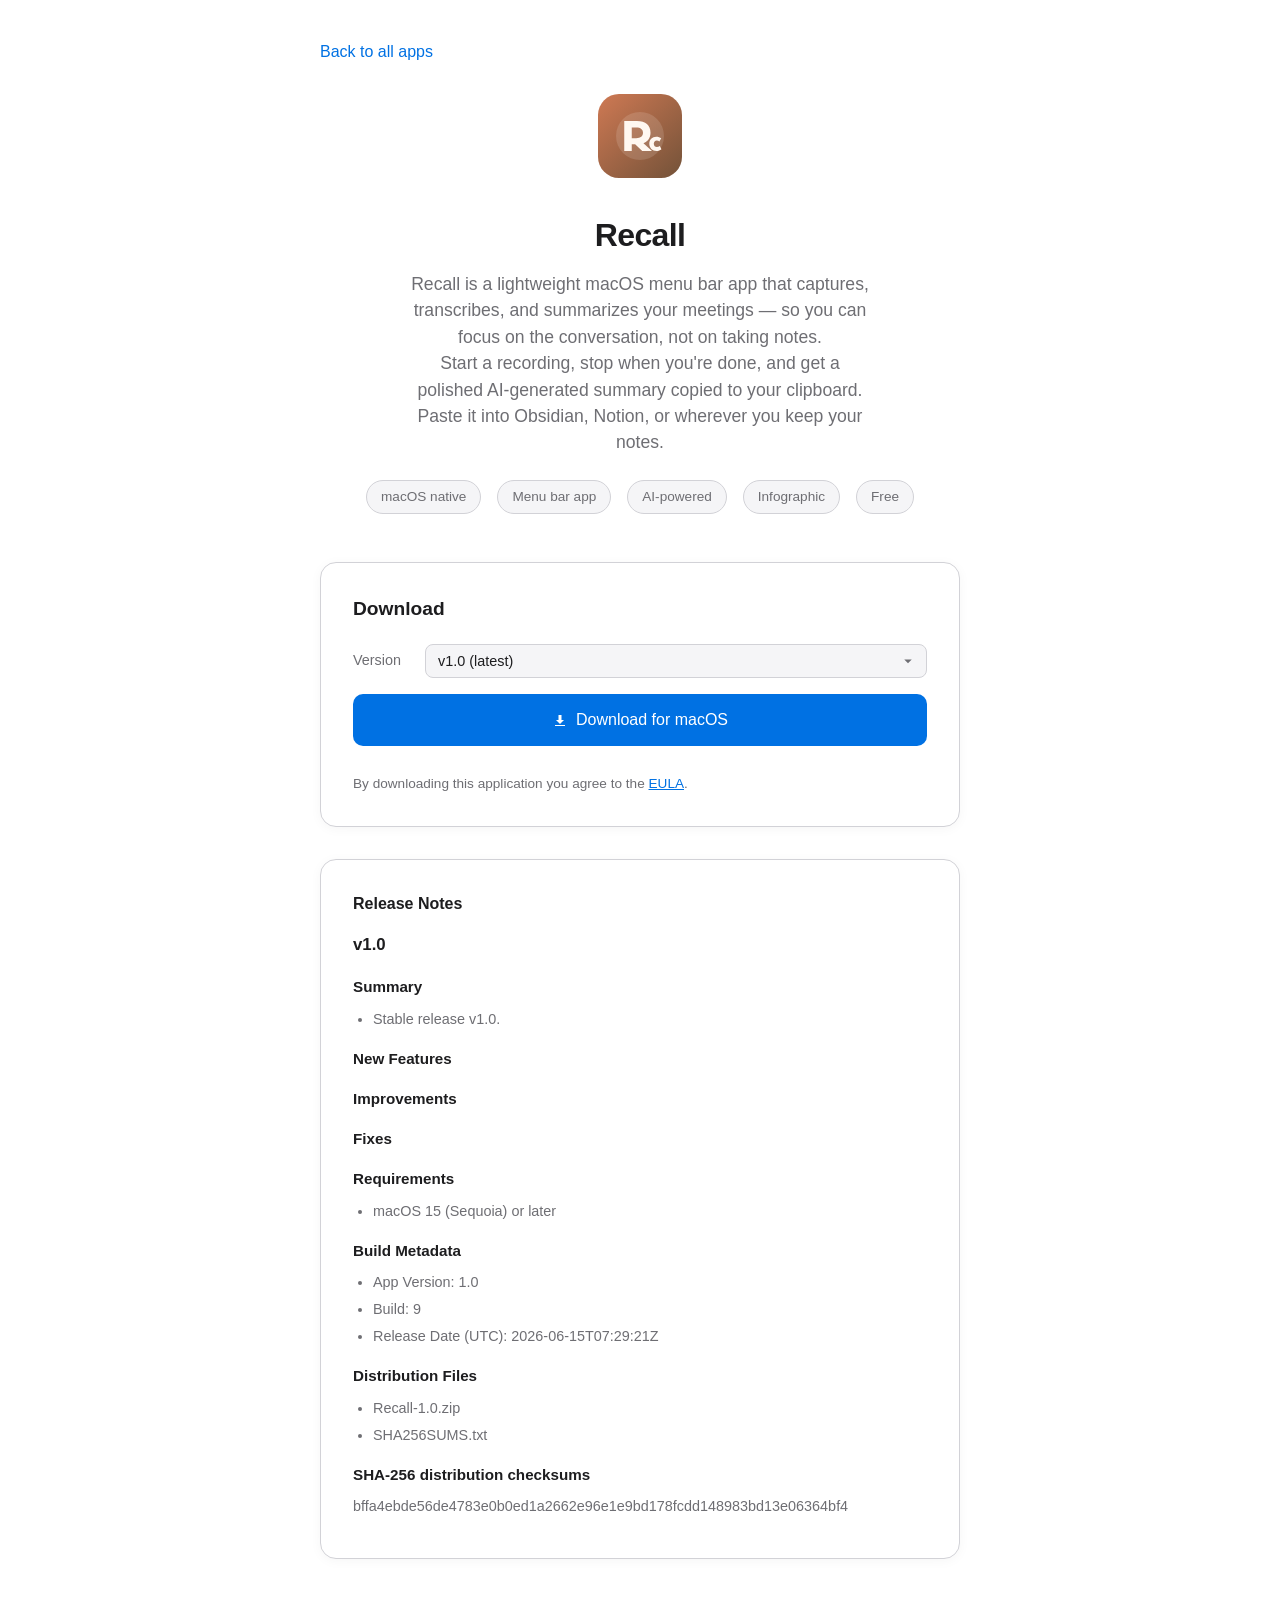
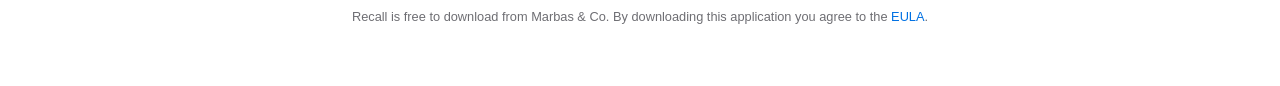
==== docs/applications/recall/index.html @ 8b118d53 "EULA and improvements" ====
<!DOCTYPE html>
<html lang="en">
<head>
    <meta charset="UTF-8">
    <meta name="viewport" content="width=device-width, initial-scale=1.0">
    <title>Recall — Native macOS app</title>
    <link rel="stylesheet" href="../../src/download-page.css">
</head>
<body>
    <div class="container">
        <nav class="page-nav" aria-label="Breadcrumb">
            <a href="../../">Back to all apps</a>
        </nav>

        <header>
            <img src="../../src/recall-temp-icon.svg" alt="Recall app icon" class="app-icon">
            <h1>Recall</h1>
            <p class="tagline">Recall is a lightweight macOS menu bar app that captures, transcribes, and summarizes your meetings — so you can focus on the conversation, not on taking notes.</p>
            <p class="tagline">Start a recording, stop when you're done, and get a polished AI-generated summary copied to your clipboard. Paste it into Obsidian, Notion, or wherever you keep your notes.</p>
            <div class="features">
                <span class="feature-badge">macOS native</span>
                <span class="feature-badge">Menu bar app</span>
                <span class="feature-badge">AI-powered</span>
                <span class="feature-badge">Infographic</span>
                <span class="feature-badge">Free</span>
            </div>
        </header>

        <div class="download-card">
            <h2>Download</h2>
            <div id="download-content">
                <div class="loading">Loading releases...</div>
            </div>
            <p style="margin-top: 16px; font-size: 0.85rem; color: var(--text-secondary);">By downloading this application you agree to the <a href="../../eula.html" style="color: var(--accent);">EULA</a>.</p>
        </div>

        <div class="release-notes" id="release-notes" style="display: none;">
            <h3>Release Notes</h3>
            <div class="release-notes-body" id="release-notes-body"></div>
        </div>

        <footer>
            <p>Recall is free to download from Marbas &amp; Co. By downloading this application you agree to the <a href="../../eula.html" style="color: var(--accent);">EULA</a>.</p>
        </footer>
    </div>

    <script>
        window.DOWNLOAD_PAGE_CONFIG = {
            releasesUrl: "../../downloads/recall/releases.json"
        };
    </script>
    <script src="../../src/download-page.js"></script>
</body>
</html>
---- docs/src/download-page.css ----
:root {
    --bg: #ffffff;
    --bg-secondary: #f5f5f7;
    --text: #1d1d1f;
    --text-secondary: #6e6e73;
    --accent: #0071e3;
    --accent-hover: #0077ed;
    --border: #d2d2d7;
    --card-bg: #ffffff;
    --shadow: rgba(0, 0, 0, 0.04);
}

@media (prefers-color-scheme: dark) {
    :root {
        --bg: #1d1d1f;
        --bg-secondary: #2d2d2f;
        --text: #f5f5f7;
        --text-secondary: #a1a1a6;
        --accent: #2997ff;
        --accent-hover: #4faaff;
        --border: #424245;
        --card-bg: #2d2d2f;
        --shadow: rgba(0, 0, 0, 0.2);
    }
}

* {
    margin: 0;
    padding: 0;
    box-sizing: border-box;
}

body {
    font-family: -apple-system, BlinkMacSystemFont, "SF Pro Text", "Helvetica Neue", sans-serif;
    background: var(--bg);
    color: var(--text);
    line-height: 1.5;
    min-height: 100vh;
    display: flex;
    flex-direction: column;
    align-items: center;
    padding: 40px 24px 60px;
}

.container {
    max-width: 640px;
    width: 100%;
}

.page-nav {
    margin-bottom: 24px;
}

.page-nav a,
footer a {
    color: var(--accent);
    text-decoration: none;
}

header {
    text-align: center;
    margin-bottom: 48px;
}

.app-icon {
    width: 96px;
    height: 96px;
    margin-bottom: 20px;
    border-radius: 18px;
}

h1 {
    font-size: 2rem;
    font-weight: 700;
    letter-spacing: -0.02em;
    margin-bottom: 12px;
}

.tagline {
    font-size: 1.1rem;
    color: var(--text-secondary);
    max-width: 460px;
    margin: 0 auto;
}

.features {
    display: flex;
    gap: 16px;
    justify-content: center;
    margin-top: 24px;
    flex-wrap: wrap;
}

.feature-badge {
    background: var(--bg-secondary);
    border: 1px solid var(--border);
    border-radius: 20px;
    padding: 6px 14px;
    font-size: 0.85rem;
    color: var(--text-secondary);
}

.download-card {
    background: var(--card-bg);
    border: 1px solid var(--border);
    border-radius: 16px;
    padding: 32px;
    box-shadow: 0 2px 12px var(--shadow);
    margin-bottom: 32px;
}

.download-card h2 {
    font-size: 1.2rem;
    font-weight: 600;
    margin-bottom: 20px;
}

.version-row {
    display: flex;
    align-items: center;
    gap: 12px;
    margin-bottom: 16px;
}

.version-row label {
    font-size: 0.9rem;
    color: var(--text-secondary);
    min-width: 60px;
}

select {
    flex: 1;
    padding: 8px 12px;
    border: 1px solid var(--border);
    border-radius: 8px;
    background: var(--bg-secondary);
    color: var(--text);
    font-size: 0.9rem;
    appearance: none;
    -webkit-appearance: none;
    cursor: pointer;
    background-image: url("data:image/svg+xml,%3Csvg xmlns='http://www.w3.org/2000/svg' width='12' height='12' fill='%236e6e73' viewBox='0 0 16 16'%3E%3Cpath d='M8 11L3 6h10z'/%3E%3C/svg%3E");
    background-repeat: no-repeat;
    background-position: right 12px center;
    padding-right: 32px;
}

.download-btn {
    display: inline-flex;
    align-items: center;
    gap: 8px;
    width: 100%;
    justify-content: center;
    padding: 14px 24px;
    background: var(--accent);
    color: #fff;
    border: none;
    border-radius: 10px;
    font-size: 1rem;
    font-weight: 500;
    cursor: pointer;
    text-decoration: none;
    transition: background 0.2s;
}

.download-btn:hover {
    background: var(--accent-hover);
}

.download-meta {
    display: flex;
    justify-content: space-between;
    margin-top: 12px;
    font-size: 0.8rem;
    color: var(--text-secondary);
}

.release-notes {
    background: var(--card-bg);
    border: 1px solid var(--border);
    border-radius: 16px;
    padding: 32px;
    box-shadow: 0 2px 12px var(--shadow);
    margin-bottom: 32px;
}

.release-notes h3 {
    font-size: 1rem;
    font-weight: 600;
    margin-bottom: 12px;
}

.release-notes-body {
    font-size: 0.9rem;
    color: var(--text-secondary);
    line-height: 1.6;
}

.release-notes-body h3,
.release-notes-body h4,
.release-notes-body h5 {
    color: var(--text);
    margin-top: 16px;
    margin-bottom: 8px;
    font-weight: 600;
}

.release-notes-body h3 { font-size: 1.05rem; }
.release-notes-body h4 { font-size: 0.95rem; }
.release-notes-body h5 { font-size: 0.9rem; }

.release-notes-body p {
    margin-bottom: 8px;
}

.release-notes-body ul {
    margin: 8px 0;
    padding-left: 20px;
}

.release-notes-body li {
    margin-bottom: 4px;
}

.empty-state {
    text-align: center;
    padding: 40px 20px;
    color: var(--text-secondary);
    font-size: 0.95rem;
}

footer {
    margin-top: 48px;
    text-align: center;
    font-size: 0.8rem;
    color: var(--text-secondary);
}

.loading {
    text-align: center;
    padding: 20px;
    color: var(--text-secondary);
}

@media (max-width: 640px) {
    body {
        padding: 28px 16px 40px;
    }

    .download-card,
    .release-notes {
        padding: 24px;
    }

    .download-meta,
    .version-row {
        flex-direction: column;
        align-items: flex-start;
    }
}
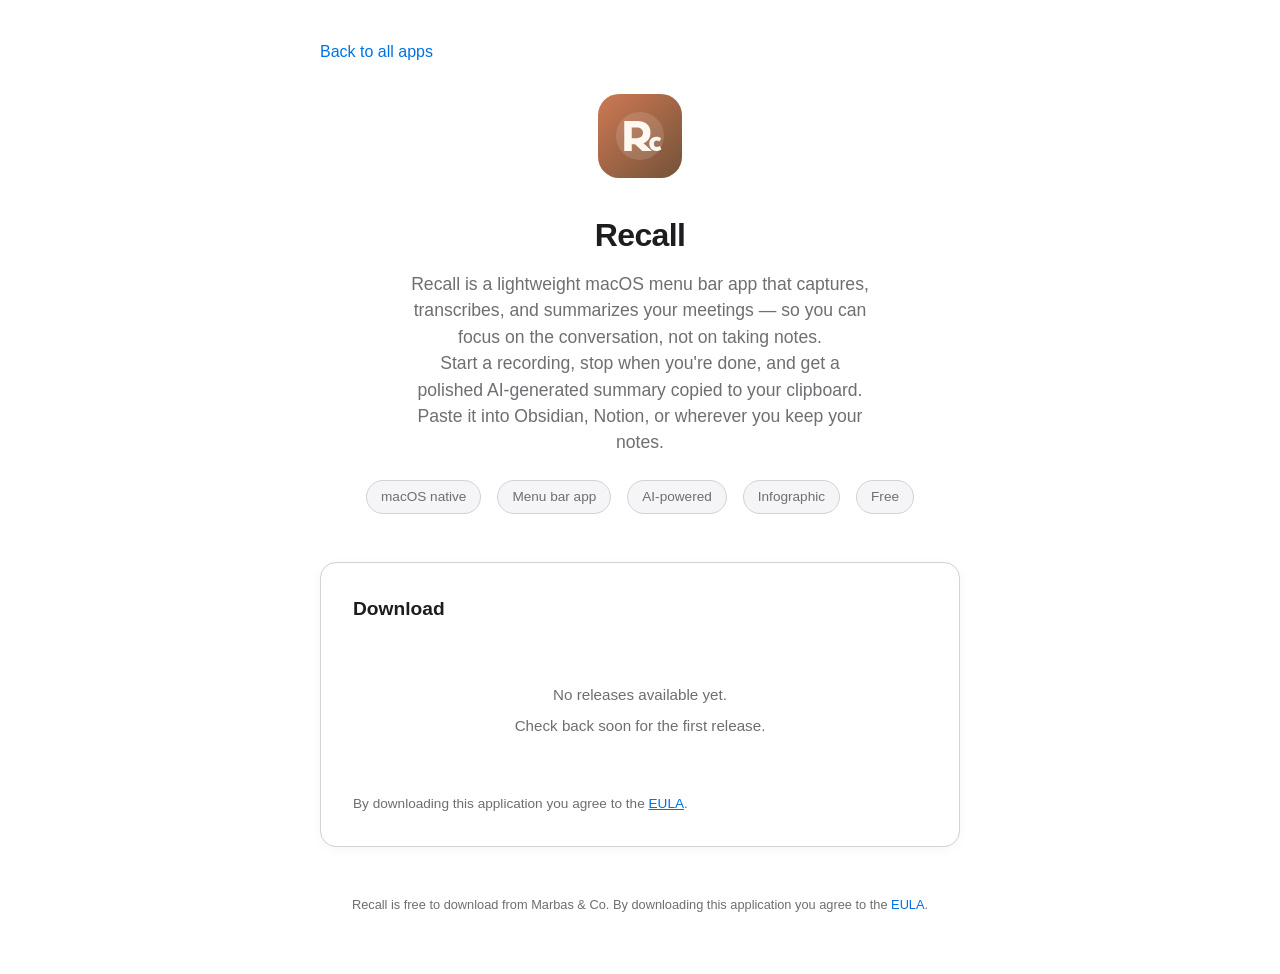
==== commit fc25549e: "Realse via GitHub" ====
--- a/docs/applications/recall/index.html
+++ b/docs/applications/recall/index.html
@@ -46,7 +46,8 @@
 
     <script>
         window.DOWNLOAD_PAGE_CONFIG = {
-            releasesUrl: "../../downloads/recall/releases.json"
+            releasesUrl: "https://api.github.com/repos/maber233/marbas-dist/releases",
+            tagPrefix: "recall-"
         };
     </script>
     <script src="../../src/download-page.js"></script>
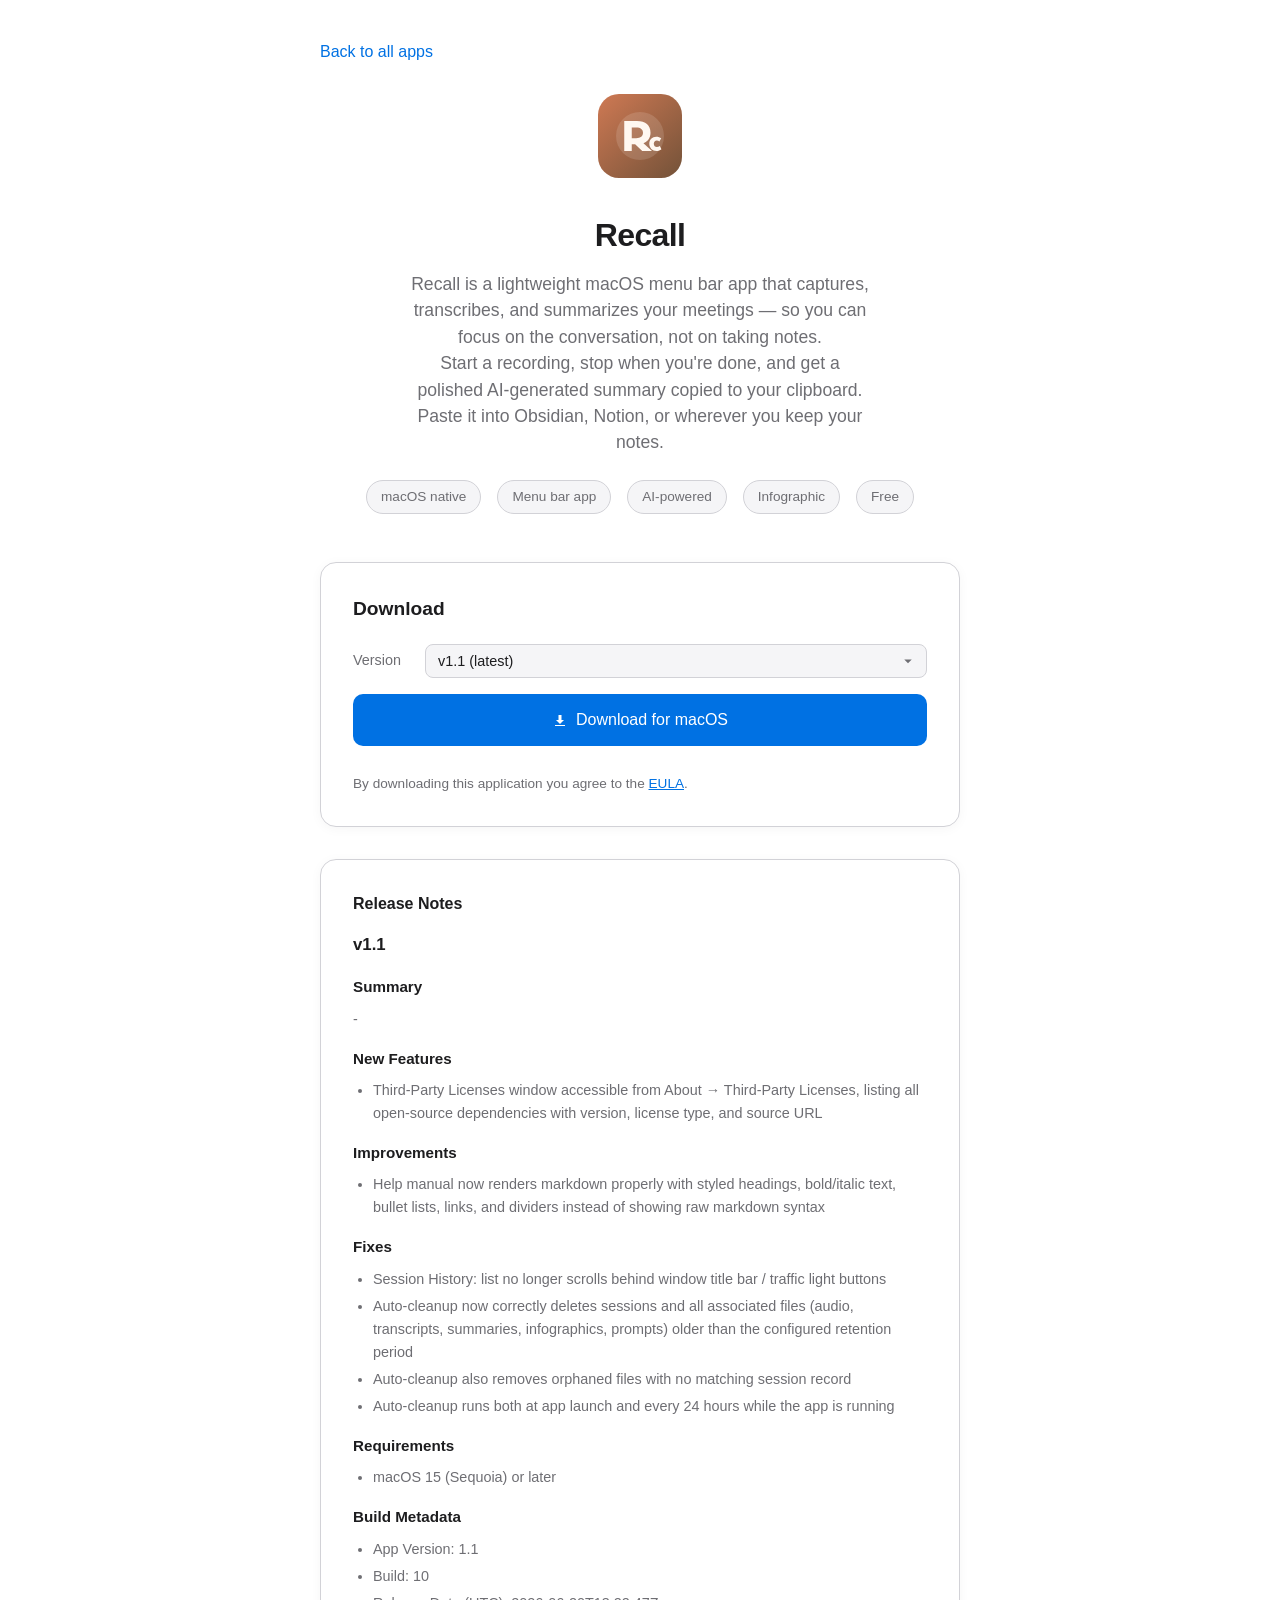
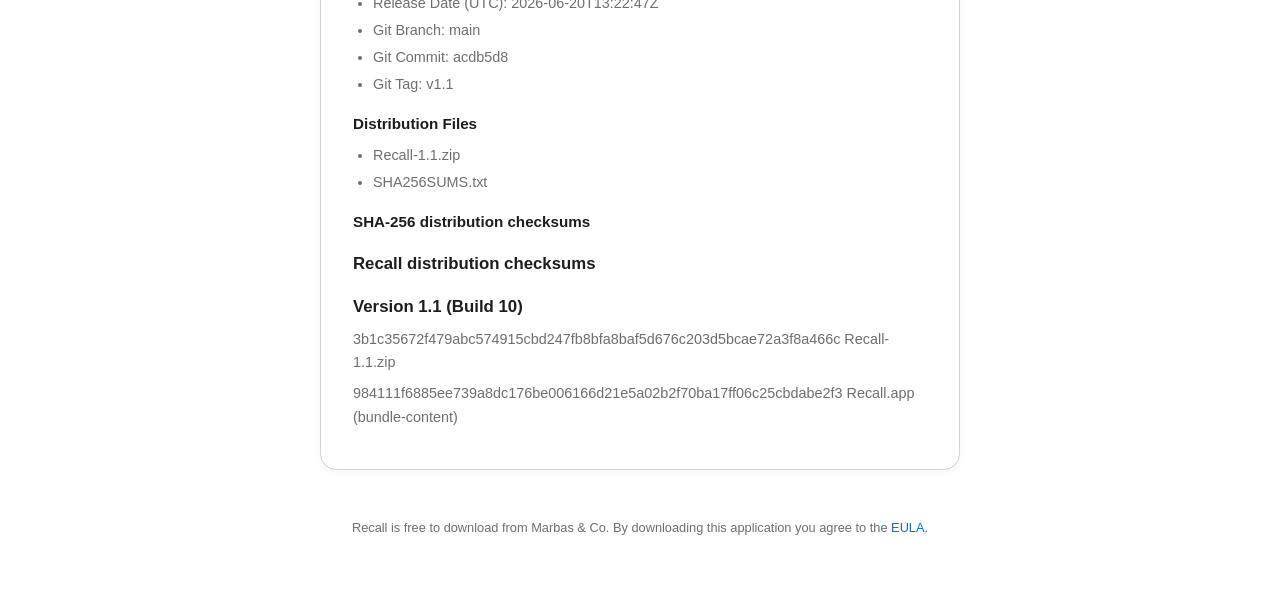
==== commit 7bf0693a: "New releases of both applications." ====
--- a/docs/applications/recall/index.html
+++ b/docs/applications/recall/index.html
@@ -46,8 +46,7 @@
 
     <script>
         window.DOWNLOAD_PAGE_CONFIG = {
-            releasesUrl: "https://api.github.com/repos/maber233/marbas-dist/releases",
-            tagPrefix: "recall-"
+            releasesUrl: "../../downloads/recall/releases.json"
         };
     </script>
     <script src="../../src/download-page.js"></script>
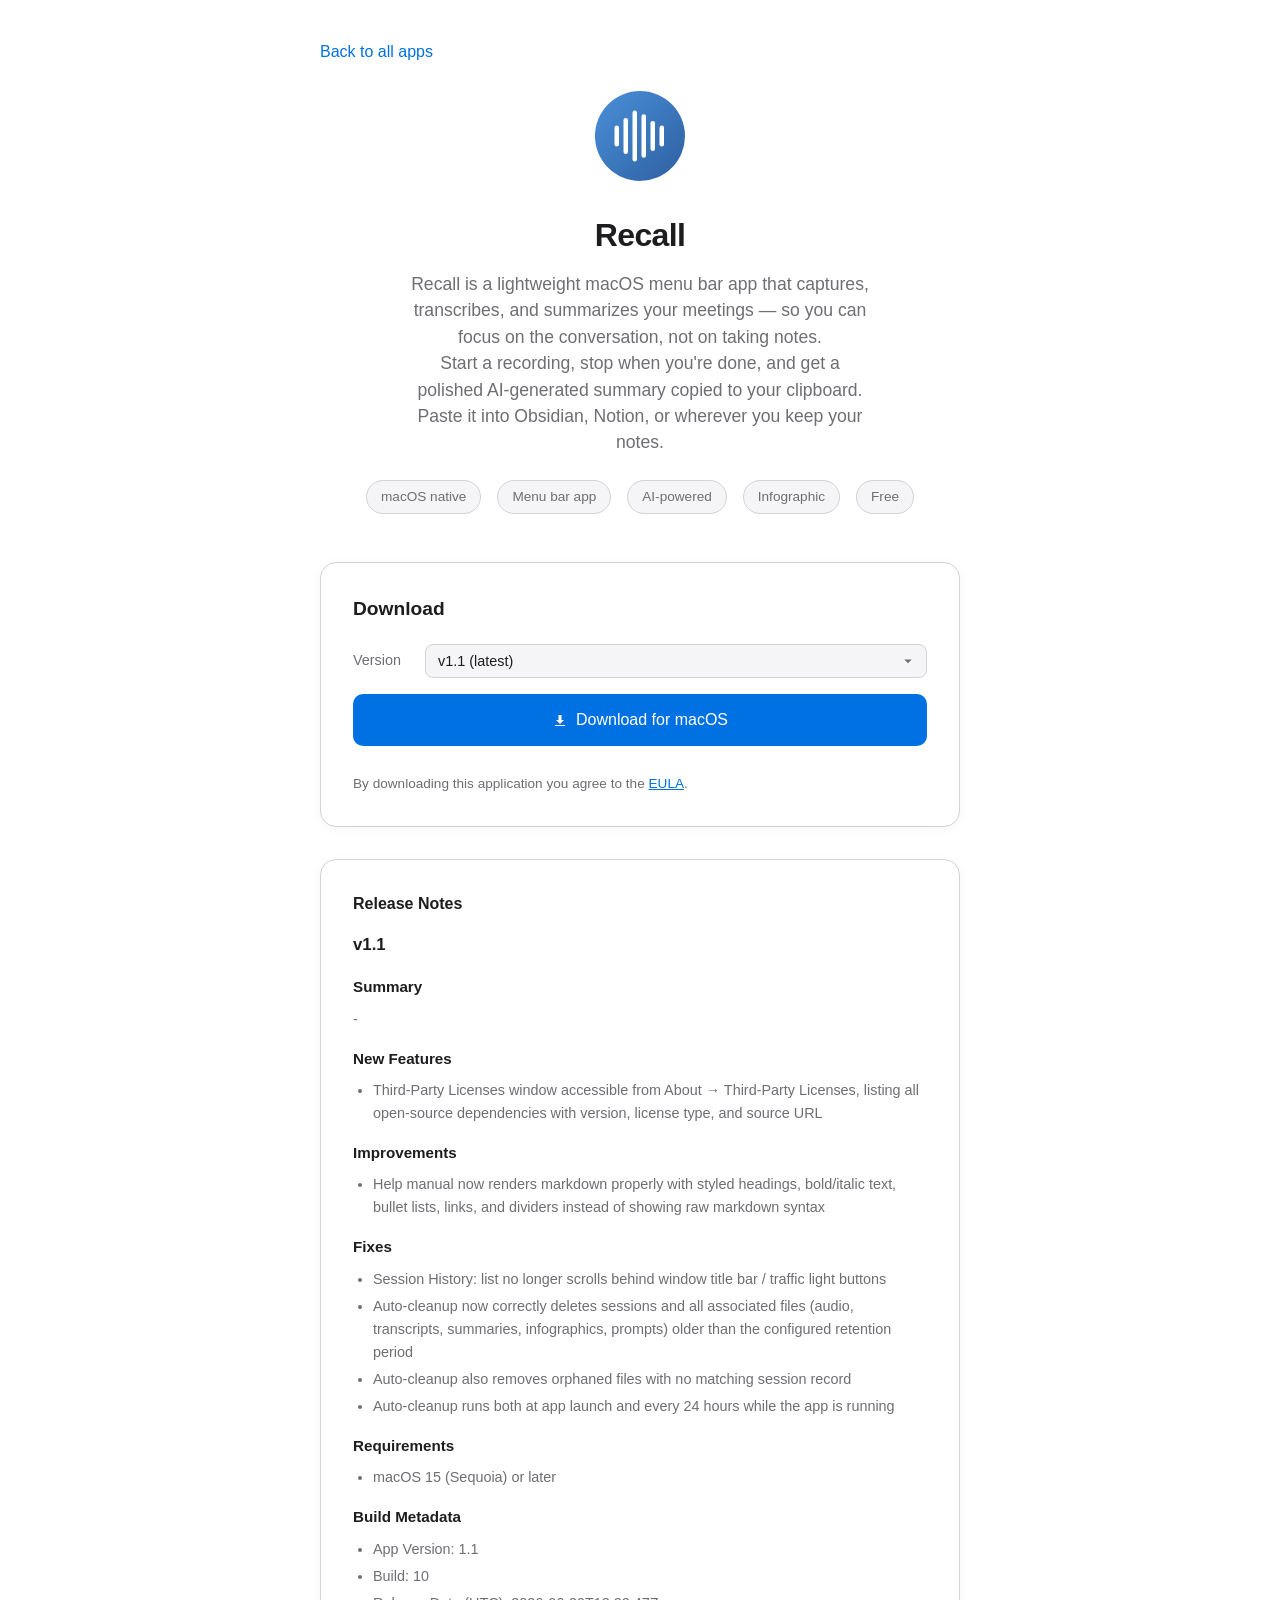
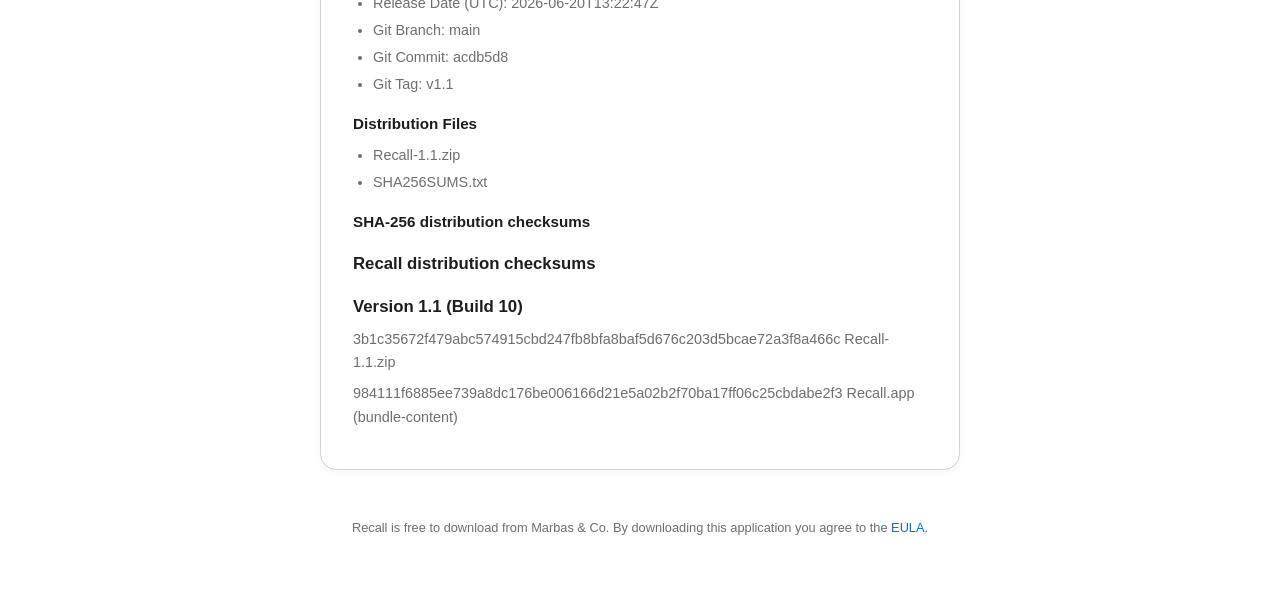
==== commit 801dea4d: "Icon updates" ====
--- a/docs/applications/recall/index.html
+++ b/docs/applications/recall/index.html
@@ -13,7 +13,7 @@
         </nav>
 
         <header>
-            <img src="../../src/recall-temp-icon.svg" alt="Recall app icon" class="app-icon">
+            <img src="../../src/recall-icon.svg" alt="Recall app icon" class="app-icon">
             <h1>Recall</h1>
             <p class="tagline">Recall is a lightweight macOS menu bar app that captures, transcribes, and summarizes your meetings — so you can focus on the conversation, not on taking notes.</p>
             <p class="tagline">Start a recording, stop when you're done, and get a polished AI-generated summary copied to your clipboard. Paste it into Obsidian, Notion, or wherever you keep your notes.</p>
